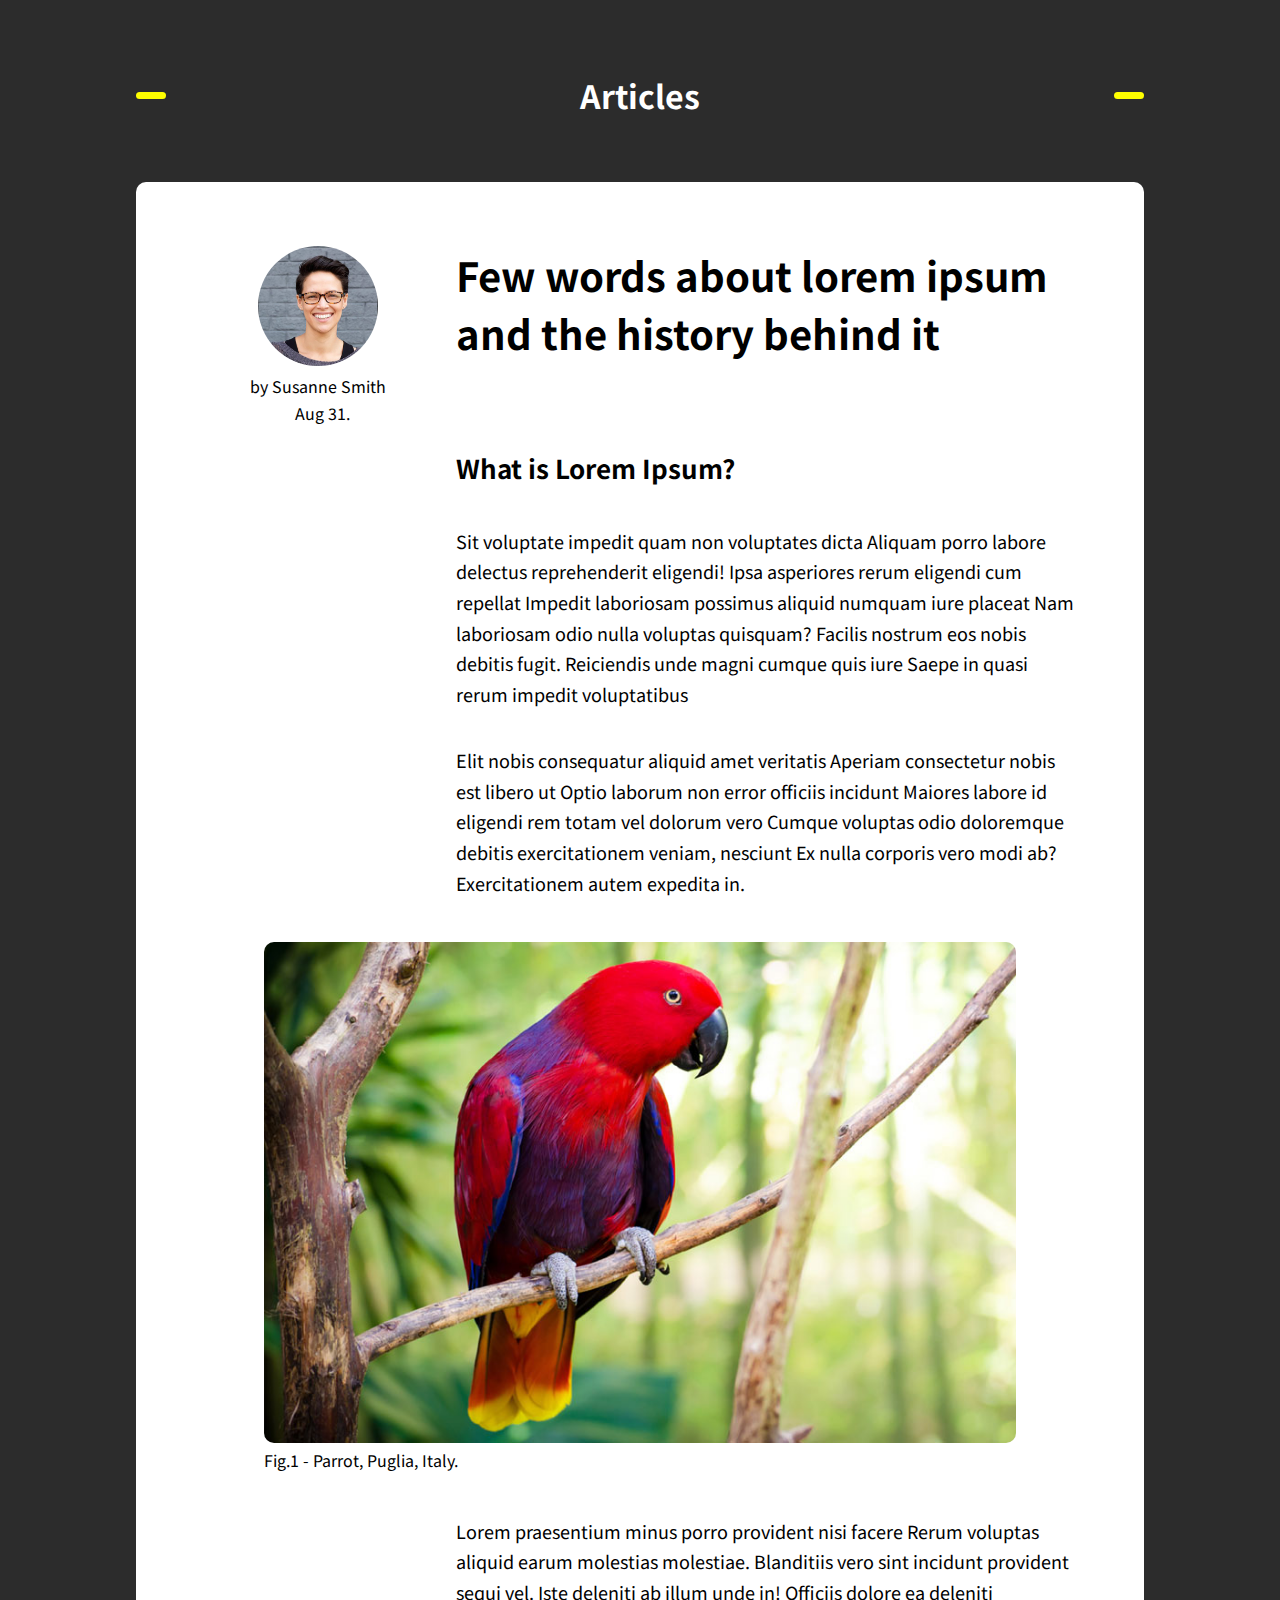
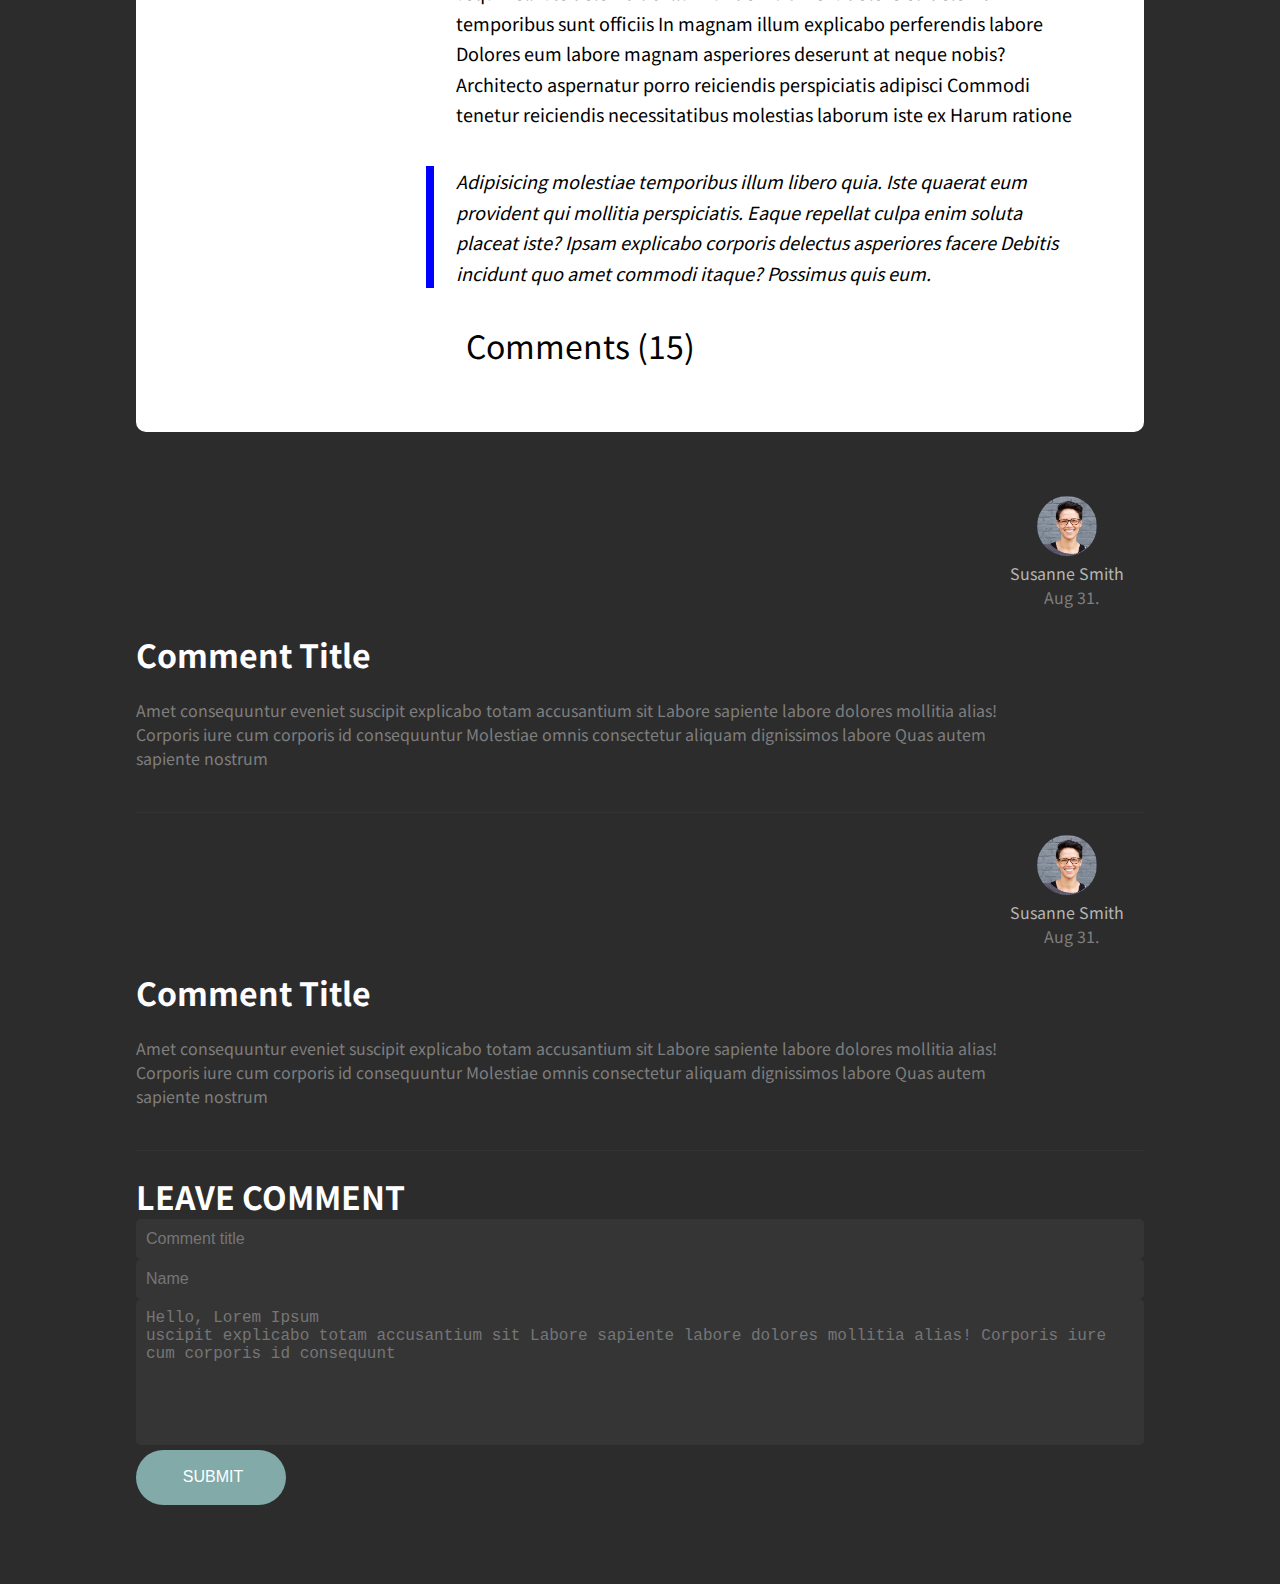
==== blog-article/index.html @ de26e24b "grides blog-article félkész" ====
<!DOCTYPE html>
<html lang="en">
  <head>
    <meta charset="UTF-8" />
    <meta name="viewport" content="width=device-width, initial-scale=1.0" />
    <meta http-equiv="X-UA-Compatible" content="ie=edge" />
    <meta
      name="description"
      content="Blog entries about journeys from around the world"
    />
    <meta name="author" content="John Doe" />
    <meta name="keywords" content="blog journeys things" />
    <meta name="robots" content="index" />
    <link rel="canonical" href="https://example.com/blog" />
    <link rel="stylesheet" href="./style.css" />
    <link
      href="https://fonts.googleapis.com/css?family=Noto+Sans+JP:400,700"
      rel="stylesheet"
    />
    <link
      rel="stylesheet"
      href="https://use.fontawesome.com/releases/v5.3.1/css/all.css"
      integrity="sha384-mzrmE5qonljUremFsqc01SB46JvROS7bZs3IO2EmfFsd15uHvIt+Y8vEf7N7fWAU"
      crossorigin="anonymous"
    />
    <title>My blog</title>
  </head>
  <body>
    <div class="page-header">
      <div class="dash"></div>
      <h1 class="page-title">Articles</h1>
      <div class="dash"></div>
    </div>

    <article class="main">
      <h1 class="main-title">
        Few words about lorem ipsum and the history behind it
      </h1>
      <div class="author">
        <img class="profile" src="./img/profile.jpg" alt="" />
        <div class="author-name">by Susanne Smith</div>
        <div class="date">
          <i class="far fa-calendar-alt"></i>
          <time datetime="2008-02-14 20:00">Aug 31.</time>
        </div>
      </div>
      <h2 class="subheading">What is Lorem Ipsum?</h2>
      <p>
        Sit voluptate impedit quam non voluptates dicta Aliquam porro labore
        delectus reprehenderit eligendi! Ipsa asperiores rerum eligendi cum
        repellat Impedit laboriosam possimus aliquid numquam iure placeat Nam
        laboriosam odio nulla voluptas quisquam? Facilis nostrum eos nobis
        debitis fugit. Reiciendis unde magni cumque quis iure Saepe in quasi
        rerum impedit voluptatibus
      </p>
      <p>
        Elit nobis consequatur aliquid amet veritatis Aperiam consectetur nobis
        est libero ut Optio laborum non error officiis incidunt Maiores labore
        id eligendi rem totam vel dolorum vero Cumque voluptas odio doloremque
        debitis exercitationem veniam, nesciunt Ex nulla corporis vero modi ab?
        Exercitationem autem expedita in.
      </p>
      <figure class="body-image">
        <img src="./img/electus-parrot.jpg" alt="Parrot" />
        <figcaption>Fig.1 - Parrot, Puglia, Italy.</figcaption>
      </figure>
      <p>
        Lorem praesentium minus porro provident nisi facere Rerum voluptas
        aliquid earum molestias molestiae. Blanditiis vero sint incidunt
        provident sequi vel. Iste deleniti ab illum unde in! Officiis dolore ea
        deleniti temporibus sunt officiis In magnam illum explicabo perferendis
        labore Dolores eum labore magnam asperiores deserunt at neque nobis?
        Architecto aspernatur porro reiciendis perspiciatis adipisci Commodi
        tenetur reiciendis necessitatibus molestias laborum iste ex Harum
        ratione
      </p>
      <p class="quote">
        Adipisicing molestiae temporibus illum libero quia. Iste quaerat eum
        provident qui mollitia perspiciatis. Eaque repellat culpa enim soluta
        placeat iste? Ipsam explicabo corporis delectus asperiores facere
        Debitis incidunt quo amet commodi itaque? Possimus quis eum.
      </p>

      <div class="comments-count">
        <i class="far fa-comment"></i>Comments <span>(15)</span>
      </div>
    </article>

    <section class="comment-section">
      <h2 class="offscreen">Comments</h2>
      <article class="comments">
        <div class="comment comment-row">
          <div class="author">
            <img class="profile" src="./img/profile.jpg" alt="" />
            <div class="author-name">Susanne Smith</div>
            <div class="date"><i class="far fa-calendar-alt"></i>Aug 31.</div>
          </div>
          <div class="comment-text">
            <h1 class="title">Comment Title</h1>
            <p>
              Amet consequuntur eveniet suscipit explicabo totam accusantium sit
              Labore sapiente labore dolores mollitia alias! Corporis iure cum
              corporis id consequuntur Molestiae omnis consectetur aliquam
              dignissimos labore Quas autem sapiente nostrum
            </p>
          </div>
        </div>

        <div class="comment">
          <div class="author">
            <img class="profile" src="./img/profile.jpg" alt="" />
            <div class="author-name">Susanne Smith</div>
            <div class="date"><i class="far fa-calendar-alt"></i>Aug 31.</div>
          </div>
          <div class="comment-text">
            <h1 class="title">Comment Title</h1>
            <p>
              Amet consequuntur eveniet suscipit explicabo totam accusantium sit
              Labore sapiente labore dolores mollitia alias! Corporis iure cum
              corporis id consequuntur Molestiae omnis consectetur aliquam
              dignissimos labore Quas autem sapiente nostrum
            </p>
          </div>
        </div>

        <form action="postform.php" method="post" class="comment-add">
          <div class="form-container">
            <h1 class="title">Leave Comment</h1>
            <input type="text" name="title" placeholder="Comment title" />
            <input type="text" name="name" placeholder="Name" />
            <textarea
              rows="7"
              cols="50"
              placeholder="Hello, Lorem Ipsum&#10;uscipit explicabo totam accusantium sit Labore sapiente labore dolores mollitia alias! Corporis iure cum corporis id consequunt"
            ></textarea>
            <input type="submit" />
          </div>
        </form>
      </article>
    </section>
  </body>
</html>
---- blog-article/style.css ----
.offscreen {
  clip-path: inset(100%);
  clip: rect(1px 1px 1px 1px); /* IE 6/7 */
  clip: rect(1px, 1px, 1px, 1px);
  height: 1px;
  overflow: hidden;
  position: absolute;
  white-space: nowrap; /* added line */
  width: 1px;
}

body {
  padding: 5vw 10vw;
  background-color: #2c2c2c;
  font-family: 'Noto Sans JP', sans-serif;
}

/* --------------------------------  header is simple flex --------------------------------- */

.page-header {
  margin-bottom: 5vw;
  display: flex;
  align-items: center;
  justify-content: space-between;
}

.dash {
  background-color: yellow;
  height: 7px;
  width: 30px;
  border-radius: 5px;
}

.page-title {
  margin: 0;
  color: white;
}

/* --------------------------------  main is grid  --------------------------------- */
.main {
  background-color: #fff;
  border-radius: 10px;
  padding: 5vw;
  margin-bottom: 5vw;
  display: grid;
  grid-template-columns: [sidebar] 20vw [content-start] auto [content-end];
}

.author {
  text-align: center;
  margin-right: 20px;
  grid-column-start: sidebar;
  grid-column-end: content-start;
}

.main .author {
  line-height: 1.7;
  grid-row-start: 1;
}

.author i {
  margin: 4px;
}

.profile {
  border-radius: 100%;
  width: 120px;
  height: 120px;
}

.main-title {
  font-size: 40px;
  margin: 0;
}

.comments-count {
  margin-top: 1rem;
  font-size: 2rem;
}

.main-title,
.subheading,
.main p,
.main .comments-count {
  grid-column-start: content-start;
  grid-column-end: content-end;
}

.subheading {
  font-size: 26px;
}

.main p {
  font-size: 18px;
  line-height: 1.7;
}

.body-image {
  margin: 0;
  padding: 2vw 5vw;
  grid-column-start: sidebar;
  grid-column-end: content-end;
}

.body-image img {
  width: 100%;
  border-radius: 10px;
}

.quote {
  font-style: italic;
  position: relative;
}

.quote::before {
  position: absolute;
  width: 8px;
  height: 100%;
  background-color: blue;
  content: "";
  left: -30px;
}



/* --------------------------------  comment section is grid  --------------------------------- */

.comments {
}

.comment,
.comment-add {
  display: grid;
}

.comment {
  margin-bottom: 1.7vw;
  color: #7e7e7e;
  border-bottom: 1px solid #333;
  padding-bottom: 2vw;
}

.comment:last-child {
  border-bottom: none;
}

.comment-text {
}

.comments-count .fa-comment {
  padding-right: 10px;
}

.comment .author i {
  margin: 4px;
}

.comment .profile {
  width: 60px;
  height: 60px;
}

.comment .title {
  color: #fffdff;
}

.comment .author-name {
  color: #b4b6b3;
}

/* --------------------------------  comment form is grid  --------------------------------- */

.form-container {
  /* another grid inside the grid */
}

input[type="text"],
textarea {
  box-sizing: border-box;
}

.form-container .title,
.form-container textarea {
}

.form-container .title {
  color: white;
  margin: 0;
  text-transform: uppercase;
}

/* by default title and name goes to the the right place, but we can be explicit */
input[name="title"] {
}

input[name="name"] {
}

.form-container input[type="submit"] {
  width: 150px;
  height: 55px;
  background-color: #81aaa9;
  color: white;
  text-transform: uppercase;
  border-radius: 50px;
  cursor: pointer;
  -webkit-appearance: none;
}

.form-container input,
.form-container textarea {
  width: 100%;
  background-color: #353536;
  color: white;
  border-radius: 5px;
  border-width: 0;
  font-size: 16px;
  padding-left: 10px;
}

.form-container input {
  height: 40px;
}

.form-container textarea {
  resize: none;
  padding: 10px;
}

.form-container input:focus,
.form-container textarea:focus {
  outline: none;
}

/* -------------------- RESPONSIVE ----------------- */

/* @media (max-width: 980px) and (min-width: 321px) { */
@media (max-width: 980px) {
  body {
    padding: 3vw 5vw;
  }

  .main-title,
  .subheading,
  .main p,
  .main .comments-count,
  .main .author,
  .comment,
  .form-container,
  .comment .author,
  .comment-text {
  }

  .main .author {
    text-align: center;
    margin-right: 20px;
    margin-top: 20px;
    line-height: 1.7;
  }

  .main .author i {
    margin: 10px;
  }

  .main .profile {
    border-radius: 100%;
    width: 70px;
    height: 70px;
    float: left;
    margin-right: 20px;
  }

  .main .author-name,
  .main .date {
    text-align: left;
  }

  .comment {
    padding: 0 9vw;
  }

  .comment .profile {
    display: none;
  }

  .comment .author {
    text-align: left;
  }
}
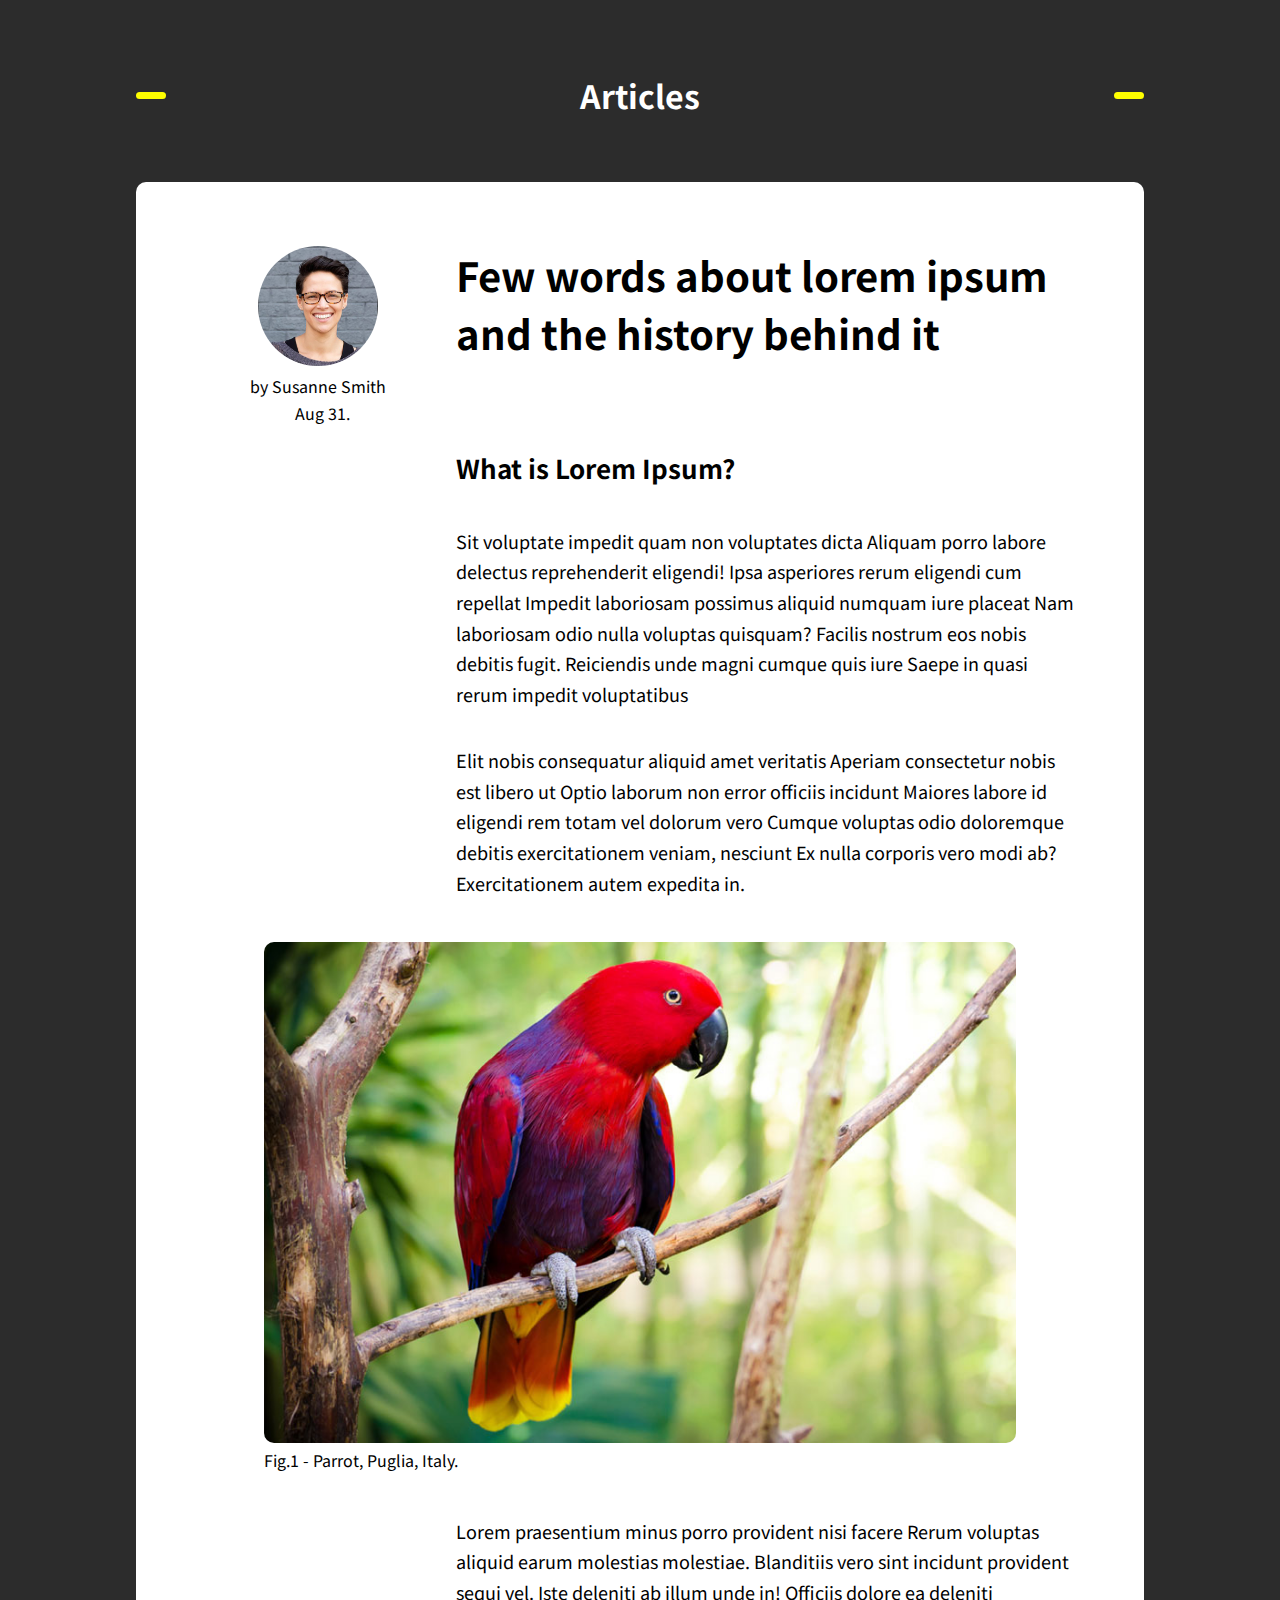
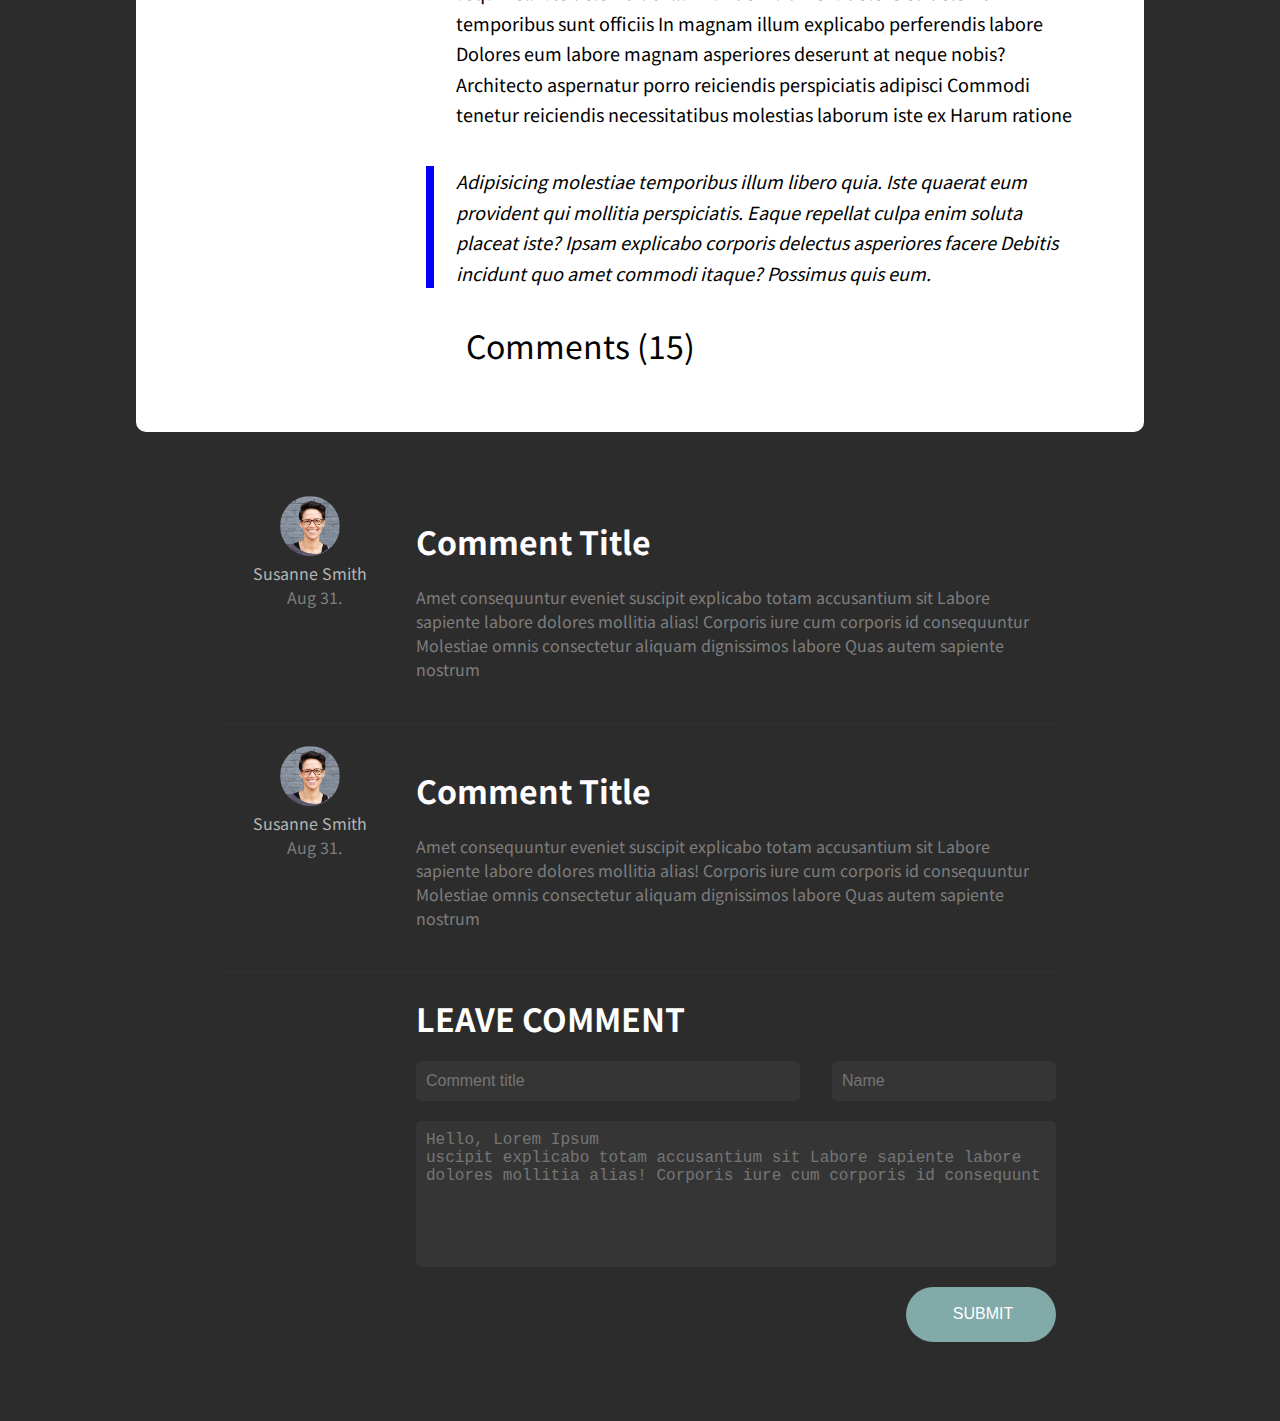
==== commit 486a8919: "blog article griddel elkészült, resposive ez is!" ====
--- a/blog-article/index.html
+++ b/blog-article/index.html
@@ -1,142 +1,132 @@
 <!DOCTYPE html>
 <html lang="en">
-  <head>
-    <meta charset="UTF-8" />
-    <meta name="viewport" content="width=device-width, initial-scale=1.0" />
-    <meta http-equiv="X-UA-Compatible" content="ie=edge" />
-    <meta
-      name="description"
-      content="Blog entries about journeys from around the world"
-    />
-    <meta name="author" content="John Doe" />
-    <meta name="keywords" content="blog journeys things" />
-    <meta name="robots" content="index" />
-    <link rel="canonical" href="https://example.com/blog" />
-    <link rel="stylesheet" href="./style.css" />
-    <link
-      href="https://fonts.googleapis.com/css?family=Noto+Sans+JP:400,700"
-      rel="stylesheet"
-    />
-    <link
-      rel="stylesheet"
-      href="https://use.fontawesome.com/releases/v5.3.1/css/all.css"
-      integrity="sha384-mzrmE5qonljUremFsqc01SB46JvROS7bZs3IO2EmfFsd15uHvIt+Y8vEf7N7fWAU"
-      crossorigin="anonymous"
-    />
-    <title>My blog</title>
-  </head>
-  <body>
-    <div class="page-header">
-      <div class="dash"></div>
-      <h1 class="page-title">Articles</h1>
-      <div class="dash"></div>
+
+<head>
+  <meta charset="UTF-8" />
+  <meta name="viewport" content="width=device-width, initial-scale=1.0" />
+  <meta http-equiv="X-UA-Compatible" content="ie=edge" />
+  <meta name="description" content="Blog entries about journeys from around the world" />
+  <meta name="author" content="John Doe" />
+  <meta name="keywords" content="blog journeys things" />
+  <meta name="robots" content="index" />
+  <link rel="canonical" href="https://example.com/blog" />
+  <link rel="stylesheet" href="./style.css" />
+  <link href="https://fonts.googleapis.com/css?family=Noto+Sans+JP:400,700" rel="stylesheet" />
+  <link rel="stylesheet" href="https://use.fontawesome.com/releases/v5.3.1/css/all.css"
+    integrity="sha384-mzrmE5qonljUremFsqc01SB46JvROS7bZs3IO2EmfFsd15uHvIt+Y8vEf7N7fWAU" crossorigin="anonymous" />
+  <title>My blog</title>
+</head>
+
+<body>
+  <div class="page-header">
+    <div class="dash"></div>
+    <h1 class="page-title">Articles</h1>
+    <div class="dash"></div>
+  </div>
+
+  <article class="main">
+    <h1 class="main-title">
+      Few words about lorem ipsum and the history behind it
+    </h1>
+    <div class="author">
+      <img class="profile" src="./img/profile.jpg" alt="" />
+      <div class="author-name">by Susanne Smith</div>
+      <div class="date">
+        <i class="far fa-calendar-alt"></i>
+        <time datetime="2008-02-14 20:00">Aug 31.</time>
+      </div>
     </div>
+    <h2 class="subheading">What is Lorem Ipsum?</h2>
+    <p>
+      Sit voluptate impedit quam non voluptates dicta Aliquam porro labore
+      delectus reprehenderit eligendi! Ipsa asperiores rerum eligendi cum
+      repellat Impedit laboriosam possimus aliquid numquam iure placeat Nam
+      laboriosam odio nulla voluptas quisquam? Facilis nostrum eos nobis
+      debitis fugit. Reiciendis unde magni cumque quis iure Saepe in quasi
+      rerum impedit voluptatibus
+    </p>
+    <p>
+      Elit nobis consequatur aliquid amet veritatis Aperiam consectetur nobis
+      est libero ut Optio laborum non error officiis incidunt Maiores labore
+      id eligendi rem totam vel dolorum vero Cumque voluptas odio doloremque
+      debitis exercitationem veniam, nesciunt Ex nulla corporis vero modi ab?
+      Exercitationem autem expedita in.
+    </p>
+    <figure class="body-image">
+      <img src="./img/electus-parrot.jpg" alt="Parrot" />
+      <figcaption>Fig.1 - Parrot, Puglia, Italy.</figcaption>
+    </figure>
+    <p>
+      Lorem praesentium minus porro provident nisi facere Rerum voluptas
+      aliquid earum molestias molestiae. Blanditiis vero sint incidunt
+      provident sequi vel. Iste deleniti ab illum unde in! Officiis dolore ea
+      deleniti temporibus sunt officiis In magnam illum explicabo perferendis
+      labore Dolores eum labore magnam asperiores deserunt at neque nobis?
+      Architecto aspernatur porro reiciendis perspiciatis adipisci Commodi
+      tenetur reiciendis necessitatibus molestias laborum iste ex Harum
+      ratione
+    </p>
+    <p class="quote">
+      Adipisicing molestiae temporibus illum libero quia. Iste quaerat eum
+      provident qui mollitia perspiciatis. Eaque repellat culpa enim soluta
+      placeat iste? Ipsam explicabo corporis delectus asperiores facere
+      Debitis incidunt quo amet commodi itaque? Possimus quis eum.
+    </p>
 
-    <article class="main">
-      <h1 class="main-title">
-        Few words about lorem ipsum and the history behind it
-      </h1>
-      <div class="author">
-        <img class="profile" src="./img/profile.jpg" alt="" />
-        <div class="author-name">by Susanne Smith</div>
-        <div class="date">
-          <i class="far fa-calendar-alt"></i>
-          <time datetime="2008-02-14 20:00">Aug 31.</time>
+    <div class="comments-count">
+      <i class="far fa-comment"></i>Comments <span>(15)</span>
+    </div>
+  </article>
+
+  <section class="comment-section">
+    <h2 class="offscreen">Comments</h2>
+    <article class="comments">
+      <div class="comment comment-row">
+        <div class="author">
+          <img class="profile" src="./img/profile.jpg" alt="" />
+          <div class="author-name">Susanne Smith</div>
+          <div class="date"><i class="far fa-calendar-alt"></i>Aug 31.</div>
+        </div>
+        <div class="comment-text">
+          <h1 class="title">Comment Title</h1>
+          <p>
+            Amet consequuntur eveniet suscipit explicabo totam accusantium sit
+            Labore sapiente labore dolores mollitia alias! Corporis iure cum
+            corporis id consequuntur Molestiae omnis consectetur aliquam
+            dignissimos labore Quas autem sapiente nostrum
+          </p>
         </div>
       </div>
-      <h2 class="subheading">What is Lorem Ipsum?</h2>
-      <p>
-        Sit voluptate impedit quam non voluptates dicta Aliquam porro labore
-        delectus reprehenderit eligendi! Ipsa asperiores rerum eligendi cum
-        repellat Impedit laboriosam possimus aliquid numquam iure placeat Nam
-        laboriosam odio nulla voluptas quisquam? Facilis nostrum eos nobis
-        debitis fugit. Reiciendis unde magni cumque quis iure Saepe in quasi
-        rerum impedit voluptatibus
-      </p>
-      <p>
-        Elit nobis consequatur aliquid amet veritatis Aperiam consectetur nobis
-        est libero ut Optio laborum non error officiis incidunt Maiores labore
-        id eligendi rem totam vel dolorum vero Cumque voluptas odio doloremque
-        debitis exercitationem veniam, nesciunt Ex nulla corporis vero modi ab?
-        Exercitationem autem expedita in.
-      </p>
-      <figure class="body-image">
-        <img src="./img/electus-parrot.jpg" alt="Parrot" />
-        <figcaption>Fig.1 - Parrot, Puglia, Italy.</figcaption>
-      </figure>
-      <p>
-        Lorem praesentium minus porro provident nisi facere Rerum voluptas
-        aliquid earum molestias molestiae. Blanditiis vero sint incidunt
-        provident sequi vel. Iste deleniti ab illum unde in! Officiis dolore ea
-        deleniti temporibus sunt officiis In magnam illum explicabo perferendis
-        labore Dolores eum labore magnam asperiores deserunt at neque nobis?
-        Architecto aspernatur porro reiciendis perspiciatis adipisci Commodi
-        tenetur reiciendis necessitatibus molestias laborum iste ex Harum
-        ratione
-      </p>
-      <p class="quote">
-        Adipisicing molestiae temporibus illum libero quia. Iste quaerat eum
-        provident qui mollitia perspiciatis. Eaque repellat culpa enim soluta
-        placeat iste? Ipsam explicabo corporis delectus asperiores facere
-        Debitis incidunt quo amet commodi itaque? Possimus quis eum.
-      </p>
 
-      <div class="comments-count">
-        <i class="far fa-comment"></i>Comments <span>(15)</span>
+      <div class="comment">
+        <div class="author">
+          <img class="profile" src="./img/profile.jpg" alt="" />
+          <div class="author-name">Susanne Smith</div>
+          <div class="date"><i class="far fa-calendar-alt"></i>Aug 31.</div>
+        </div>
+        <div class="comment-text">
+          <h1 class="title">Comment Title</h1>
+          <p>
+            Amet consequuntur eveniet suscipit explicabo totam accusantium sit
+            Labore sapiente labore dolores mollitia alias! Corporis iure cum
+            corporis id consequuntur Molestiae omnis consectetur aliquam
+            dignissimos labore Quas autem sapiente nostrum
+          </p>
+        </div>
       </div>
+
+      <form action="postform.php" method="post" class="comment-add">
+        <div class="form-container">
+          <h1 class="title">Leave Comment</h1>
+          <input type="text" name="title" placeholder="Comment title" />
+          <input type="text" name="name" placeholder="Name" />
+          <textarea rows="7" cols="50"
+            placeholder="Hello, Lorem Ipsum&#10;uscipit explicabo totam accusantium sit Labore sapiente labore dolores mollitia alias! Corporis iure cum corporis id consequunt"></textarea>
+          <input type="submit" />
+        </div>
+      </form>
     </article>
+  </section>
+</body>
 
-    <section class="comment-section">
-      <h2 class="offscreen">Comments</h2>
-      <article class="comments">
-        <div class="comment comment-row">
-          <div class="author">
-            <img class="profile" src="./img/profile.jpg" alt="" />
-            <div class="author-name">Susanne Smith</div>
-            <div class="date"><i class="far fa-calendar-alt"></i>Aug 31.</div>
-          </div>
-          <div class="comment-text">
-            <h1 class="title">Comment Title</h1>
-            <p>
-              Amet consequuntur eveniet suscipit explicabo totam accusantium sit
-              Labore sapiente labore dolores mollitia alias! Corporis iure cum
-              corporis id consequuntur Molestiae omnis consectetur aliquam
-              dignissimos labore Quas autem sapiente nostrum
-            </p>
-          </div>
-        </div>
-
-        <div class="comment">
-          <div class="author">
-            <img class="profile" src="./img/profile.jpg" alt="" />
-            <div class="author-name">Susanne Smith</div>
-            <div class="date"><i class="far fa-calendar-alt"></i>Aug 31.</div>
-          </div>
-          <div class="comment-text">
-            <h1 class="title">Comment Title</h1>
-            <p>
-              Amet consequuntur eveniet suscipit explicabo totam accusantium sit
-              Labore sapiente labore dolores mollitia alias! Corporis iure cum
-              corporis id consequuntur Molestiae omnis consectetur aliquam
-              dignissimos labore Quas autem sapiente nostrum
-            </p>
-          </div>
-        </div>
-
-        <form action="postform.php" method="post" class="comment-add">
-          <div class="form-container">
-            <h1 class="title">Leave Comment</h1>
-            <input type="text" name="title" placeholder="Comment title" />
-            <input type="text" name="name" placeholder="Name" />
-            <textarea
-              rows="7"
-              cols="50"
-              placeholder="Hello, Lorem Ipsum&#10;uscipit explicabo totam accusantium sit Labore sapiente labore dolores mollitia alias! Corporis iure cum corporis id consequunt"
-            ></textarea>
-            <input type="submit" />
-          </div>
-        </form>
-      </article>
-    </section>
-  </body>
-</html>
+</html>--- a/blog-article/style.css
+++ b/blog-article/style.css
@@ -121,16 +121,17 @@
   left: -30px;
 }
 
-
-
-/* --------------------------------  comment section is grid  --------------------------------- */
-
+/* -------------------------------  comment section is grid  ---------------------------------  */
 .comments {
+  display: flex;
+  flex-direction: column;
+  align-items: center;
 }
 
 .comment,
 .comment-add {
   display: grid;
+  grid-template-columns: [sidebar] 15vw [content-start] 50vw [content-end];
 }
 
 .comment {
@@ -144,9 +145,6 @@
   border-bottom: none;
 }
 
-.comment-text {
-}
-
 .comments-count .fa-comment {
   padding-right: 10px;
 }
@@ -171,7 +169,13 @@
 /* --------------------------------  comment form is grid  --------------------------------- */
 
 .form-container {
+  grid-column: content-start / content-end;
+
   /* another grid inside the grid */
+  display: grid;
+  grid-template-columns: 60% 35%;
+  grid-column-gap: 5%;
+  grid-row-gap: 20px;
 }
 
 input[type="text"],
@@ -181,6 +185,7 @@
 
 .form-container .title,
 .form-container textarea {
+  grid-column: 1 / 3;
 }
 
 .form-container .title {
@@ -191,12 +196,16 @@
 
 /* by default title and name goes to the the right place, but we can be explicit */
 input[name="title"] {
+  grid-column: 1 / 2;
 }
 
 input[name="name"] {
+  grid-column: 2 / 3;
 }
 
 .form-container input[type="submit"] {
+  grid-column: 2 / 3;
+  justify-self: end;
   width: 150px;
   height: 55px;
   background-color: #81aaa9;
@@ -249,6 +258,7 @@
   .form-container,
   .comment .author,
   .comment-text {
+    grid-column: sidebar / content-end;
   }
 
   .main .author {
